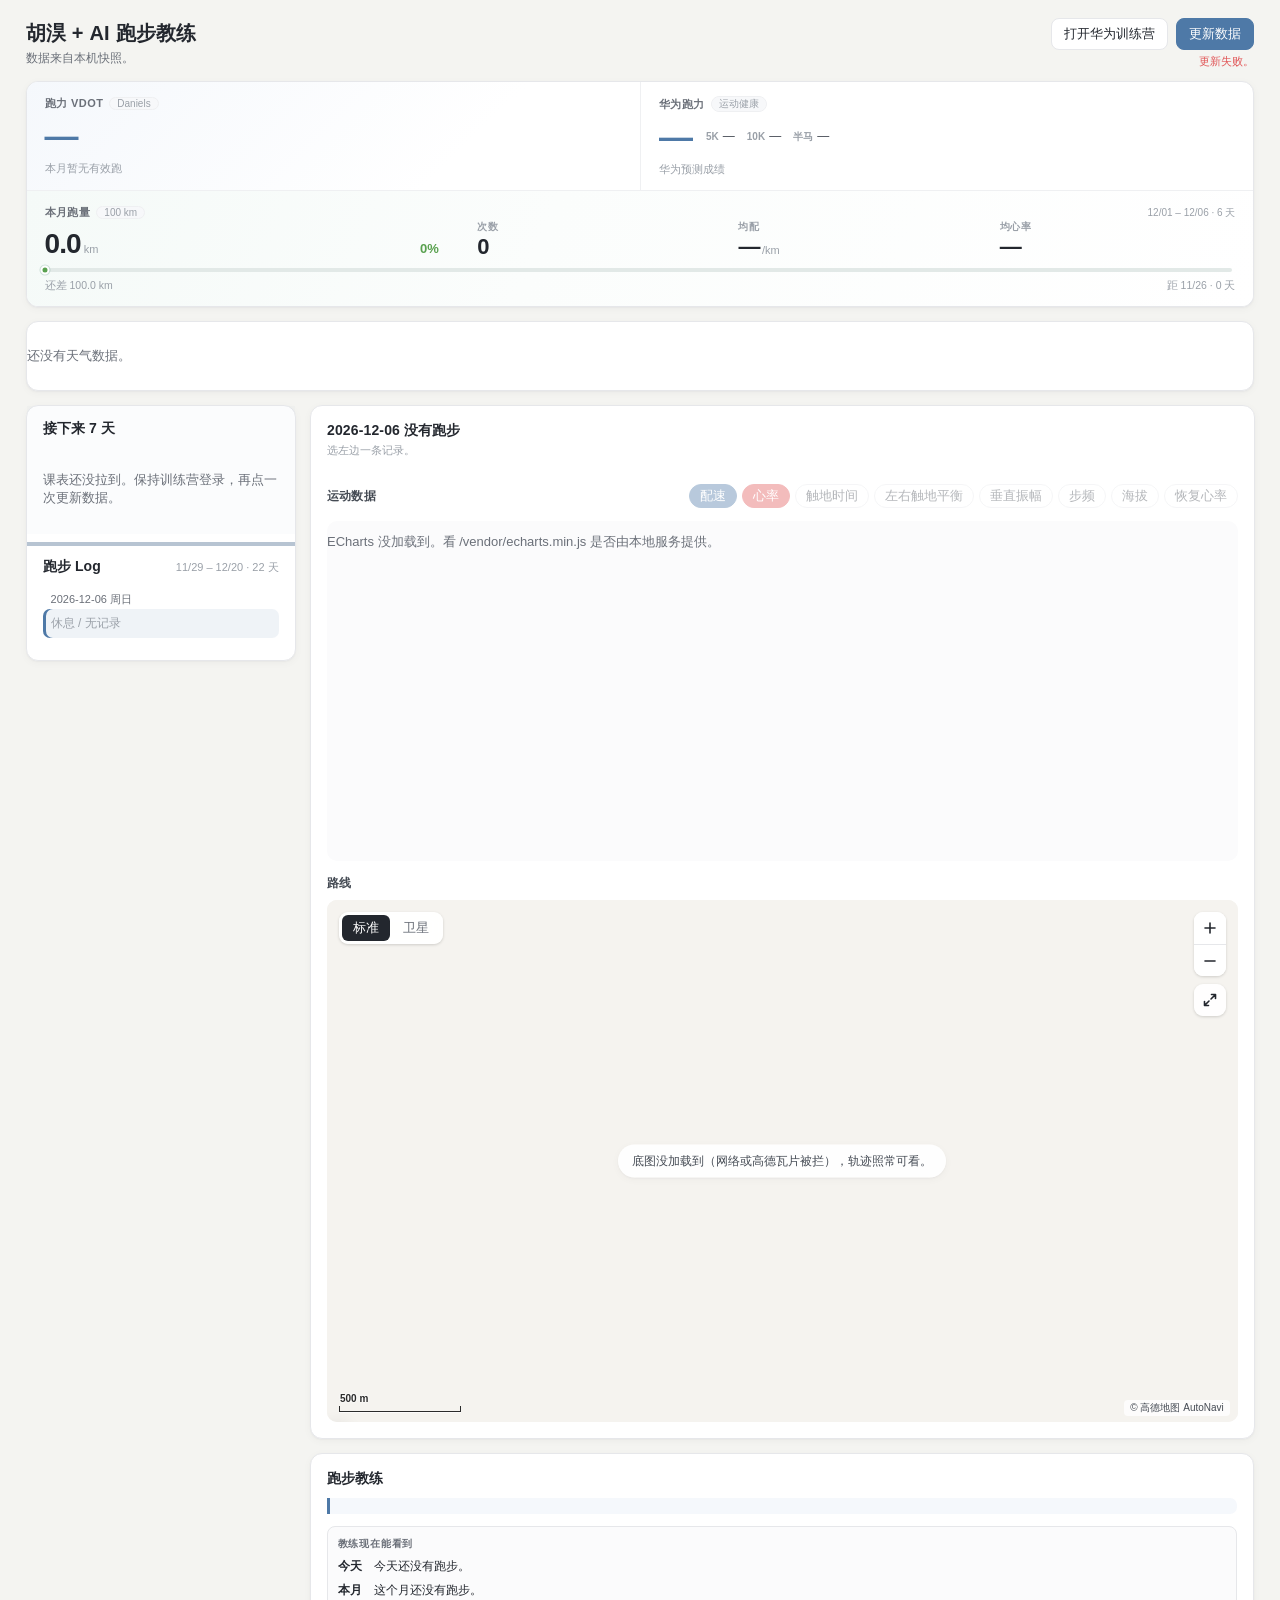
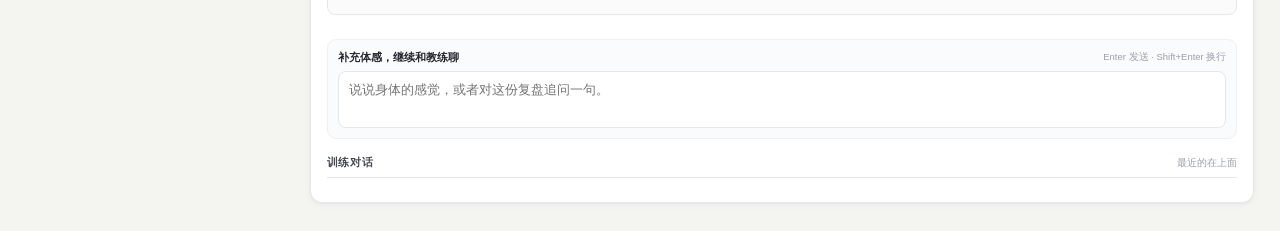
==== web/index.html @ 66439736 "跑步教练公网页" ====
<!DOCTYPE html>
<html lang="zh-CN">
<head>
  <meta charset="UTF-8" />
  <meta name="viewport" content="width=device-width, initial-scale=1.0" />
  <script>
    if (location.protocol === "file:") {
      document.documentElement.innerHTML = "<body style='font:16px/1.5 sans-serif;max-width:36em;margin:40px auto;padding:0 16px'><h1>不要直接打开这个 HTML</h1><p>请回到文件夹，双击 <strong>打开仪表盘.command</strong>。浏览器会打开 http://127.0.0.1:18765/</p></body>";
    }
  </script>
  <title>胡淏 + AI 跑步教练</title>
  <link rel="stylesheet" href="styles.css?v=20260923review" />
</head>
<body>
  <header class="top">
    <div class="brand">
      <h1>胡淏 + AI 跑步教练</h1>
      <p class="muted" id="meta-line">数据来自本机快照。</p>
    </div>
    <div class="sync">
      <div class="sync-row">
        <span class="sync-hint" id="session-hint"></span>
        <a class="btn" href="https://health.cloud.huawei.com/TrainingCamp" target="_blank" rel="noopener">打开华为训练营</a>
        <button type="button" class="btn primary" id="btn-refresh" title="Chrome 里打开训练营并登录，再点这里。登录态从这台电脑的 Chrome 里读，不用 F12、不用粘请求头。">更新数据</button>
      </div>
      <p class="sync-msg" id="sync-msg" hidden></p>
    </div>
  </header>

  <section class="overview" id="overview" aria-label="本月跑步概要"></section>

  <section class="weather" id="weather" aria-label="上海天气与全局时间窗"></section>

  <main class="layout">
    <aside class="col col-left card">
      <div class="ahead" id="huawei-plan" aria-label="接下来 7 天的华为训练计划"></div>
      <div class="log-split" aria-hidden="true"></div>
      <div class="card-head">
        <h2>跑步 Log</h2>
        <span class="head-note" id="log-range"></span>
      </div>
      <div class="log-list" id="log-list"></div>
    </aside>

    <section class="col col-mid">
      <article class="card session-card">
        <div class="card-head session-head">
          <div>
            <h2 id="detail-title">本次训练</h2>
            <p class="muted" id="detail-sub">点左边一条，或默认最近一次。</p>
          </div>
        </div>
        <div class="stat-row" id="detail-stats"></div>
        <div class="chart-block session-chart-block">
          <div class="chart-head">
            <h3>运动数据</h3>
            <div class="metric-chips" id="session-chips"></div>
          </div>
          <div id="session-plot" class="session-plot" role="img" aria-label="本次运动数据"></div>
        </div>
        <div class="chart-block map-block">
          <div class="chart-head">
            <h3>路线</h3>
          </div>
          <div id="route-map" class="route-map" role="img" aria-label="本次轨迹"></div>
        </div>
      </article>
    </section>

    <aside class="col col-right">
      <article class="card coach-card" id="coach-card">
        <div class="card-head">
          <div>
            <h2>跑步教练</h2>
          </div>
        </div>
        <div class="coach-goal" id="coach-goal"></div>
        <div class="coach-summary" id="coach-summary" aria-label="教练可见的数据"></div>
        <section class="coach-brief" id="coach-brief" aria-label="本次训练简报" aria-live="polite"></section>
        <form class="coach-form" id="coach-form">
          <div class="coach-compose-head">
            <label for="coach-input">补充体感，继续和教练聊</label>
            <span>Enter 发送 · Shift+Enter 换行</span>
          </div>
          <textarea id="coach-input" rows="2" placeholder="说说身体的感觉，或者对这份复盘追问一句。"></textarea>
          <p class="coach-form-status muted" id="coach-form-status" aria-live="polite"></p>
        </form>
        <div class="coach-dialogue-head">
          <h3>训练对话</h3>
          <span>最近的在上面</span>
        </div>
        <div class="coach-log" id="coach-log" aria-live="polite"></div>
      </article>
    </aside>
  </main>

  <script src="/vendor/echarts.min.js"></script>
  <script src="weather-band.js?v=20260923cleanup"></script>
  <script src="session-chart.js?v=20260923cleanup"></script>
  <script src="route-map.js?v=20260923amap2"></script>
  <script src="app.js?v=20260924brief"></script>
</body>
</html>
---- web/styles.css ----
/* ===== 全局看板：设计变量、页头、概要、天气带、三栏布局、本次训练、地图 =====
 * 跑步教练右栏的专属样式在下方「coach」段，由教练那边维护；本段只管容器与全局。 */
:root {
  --tab-blue: #4e79a7;
  --tab-orange: #f28e2b;
  --tab-red: #e15759;
  --tab-cyan: #76b7b2;
  --tab-green: #59a14f;
  --tab-yellow: #edc948;
  --tab-purple: #b07aa1;
  --tab-pink: #ff9da7;
  --tab-brown: #9c755f;
  --tab-gray: #bab0ac;
  --bg: #f4f4f1;
  --card: #ffffff;
  --ink: #23272e;
  --ink-2: #454b54;
  --muted: #6b7079;
  --faint: #9aa0a8;
  --line: #e6e7ea;
  --line-soft: #eff0f2;
  --tint: #f7f8fa;
  --today: #4e79a7;
  --pending: #f28e2b;
  --confirmed: #59a14f;
  --radius: 12px;
  --shadow: 0 1px 2px rgba(20, 28, 45, 0.04), 0 2px 8px rgba(20, 28, 45, 0.035);
  --gap: 14px;
  --pad-x: clamp(14px, 2vw, 28px);
  font-family: -apple-system, BlinkMacSystemFont, "SF Pro Text", "Helvetica Neue", "PingFang SC", "Hiragino Sans GB", sans-serif;
  -webkit-font-smoothing: antialiased;
}

* { box-sizing: border-box; }
html, body { margin: 0; padding: 0; background: var(--bg); color: var(--ink); }
body { min-height: 100vh; font-size: 13px; }
html.map-full-open { overflow: hidden; }

.top, .overview, .weather, .layout {
  max-width: 1720px;
  margin-left: auto;
  margin-right: auto;
}

/* 页头：品牌 + 同步一行收住 */
.top {
  display: flex;
  justify-content: space-between;
  align-items: center;
  gap: 16px;
  padding: 18px var(--pad-x) 12px;
}
.brand h1 { margin: 0; font-size: 20px; font-weight: 700; letter-spacing: 0.01em; }
.muted { color: var(--muted); font-size: 12px; margin: 3px 0 0; }
.sync { display: flex; flex-direction: column; align-items: flex-end; gap: 4px; }
.sync-row { display: flex; flex-wrap: wrap; align-items: center; justify-content: flex-end; gap: 8px; }
.sync-hint { font-size: 11px; color: var(--muted); }
.sync-msg { margin: 0; font-size: 11px; }
.sync-msg.ok { color: var(--tab-green); }
.sync-msg.err { color: var(--tab-red); }
.btn {
  display: inline-flex;
  align-items: center;
  gap: 6px;
  border: 1px solid var(--line);
  background: var(--card);
  color: var(--ink);
  border-radius: 8px;
  padding: 6px 12px;
  font: 500 12px/1.4 inherit;
  font-family: inherit;
  text-decoration: none;
  cursor: pointer;
  transition: background 0.15s, border-color 0.15s, box-shadow 0.15s;
}
.btn:hover { border-color: #cfd3d9; box-shadow: 0 1px 2px rgba(20, 28, 45, 0.06); }
.btn.primary { background: var(--tab-blue); border-color: var(--tab-blue); color: #fff; }
.btn.primary:hover { background: #45709c; }
.btn:disabled { opacity: 0.55; cursor: wait; }
.sr-only { position: absolute; width: 1px; height: 1px; overflow: hidden; clip: rect(0 0 0 0); }

.card {
  background: var(--card);
  border: 1px solid var(--line);
  border-radius: var(--radius);
  box-shadow: var(--shadow);
  padding: 16px;
}
.col h2, .card h2 { margin: 0; font-size: 14px; font-weight: 680; letter-spacing: 0.01em; }
.card-head { display: flex; justify-content: space-between; align-items: center; gap: 10px; }
.head-note { font-size: 11px; color: var(--faint); font-variant-numeric: tabular-nums; }
.empty { color: var(--muted); font-size: 13px; padding: 12px 0; }

/* 概要：跑力放在首屏 */
.overview {
  display: grid;
  grid-template-columns: minmax(215px, 1fr) minmax(245px, 1.1fr) minmax(540px, 2.5fr);
  gap: 0;
  padding: 0;
  margin-top: 0;
  margin-bottom: 0;
  width: calc(100% - 2 * var(--pad-x));
  max-width: calc(1720px - 2 * var(--pad-x));
  background: var(--card);
  border: 1px solid var(--line);
  border-radius: var(--radius);
  box-shadow: var(--shadow);
  overflow: hidden;
}
.ov-block { padding: 14px 18px 13px; min-width: 0; }
.ov-block + .ov-block { border-left: 1px solid var(--line-soft); }
.ov-vdot { background: linear-gradient(135deg, #f5f8fc 0%, #ffffff 70%); cursor: help; }
.ov-k {
  display: flex;
  align-items: center;
  gap: 6px;
  font-size: 11px;
  font-weight: 650;
  color: var(--muted);
  letter-spacing: 0.04em;
}
.ov-tag {
  font-weight: 500;
  font-size: 10px;
  color: var(--faint);
  background: var(--tint);
  border: 1px solid var(--line-soft);
  border-radius: 999px;
  padding: 0 7px;
  letter-spacing: 0;
  font-variant-numeric: tabular-nums;
}
.ov-row { display: flex; align-items: center; gap: 14px; margin-top: 4px; min-height: 40px; }
.ov-v {
  font-size: 34px;
  font-weight: 650;
  letter-spacing: -0.03em;
  line-height: 1;
  color: var(--tab-blue);
  font-variant-numeric: tabular-nums;
}
.ov-spark { width: 132px; height: 34px; flex: 0 1 auto; }
.ov-pred { display: flex; flex-wrap: wrap; gap: 4px 12px; font-size: 12px; color: var(--ink-2); font-variant-numeric: tabular-nums; }
.ov-pred em { font-style: normal; color: var(--faint); font-size: 10px; margin-right: 4px; font-weight: 600; }
.ov-sub { margin-top: 6px; font-size: 11px; color: var(--faint); white-space: nowrap; overflow: hidden; text-overflow: ellipsis; }
.stat .v small { font-size: 11px; font-weight: 500; color: var(--faint); margin-left: 2px; letter-spacing: 0; }
.ov-month-overview { background: linear-gradient(112deg, #f5faf8 0%, #fbfdfc 42%, #ffffff 100%); }
.ov-month-head {
  display: flex;
  align-items: center;
  justify-content: space-between;
  gap: 16px;
}
.ov-month-range {
  color: var(--faint);
  font-size: 10px;
  font-variant-numeric: tabular-nums;
  white-space: nowrap;
}
.ov-month-main {
  display: grid;
  grid-template-columns: minmax(155px, 0.78fr) minmax(285px, 1.5fr);
  align-items: end;
  gap: clamp(24px, 3vw, 52px);
}
.ov-month-row {
  display: flex;
  align-items: baseline;
  justify-content: space-between;
  gap: 12px;
  margin-top: 7px;
  font-variant-numeric: tabular-nums;
}
.ov-month-row strong {
  color: var(--ink);
  font-size: 28px;
  font-weight: 640;
  line-height: 1;
  letter-spacing: -0.035em;
}
.ov-month-row strong small { font-size: 11px; font-weight: 520; color: var(--faint); letter-spacing: 0; }
.ov-month-row b { color: var(--tab-green); font-size: 13px; font-weight: 670; }
.ov-month-metrics {
  display: grid;
  grid-template-columns: repeat(3, minmax(0, 1fr));
  gap: clamp(14px, 2vw, 32px);
  align-items: end;
  min-height: 36px;
}
.ov-month-metrics span {
  display: block;
  color: var(--faint);
  font-size: 10px;
  font-weight: 600;
  letter-spacing: 0.04em;
}
.ov-month-metrics strong {
  display: block;
  margin-top: 2px;
  color: var(--ink);
  font-size: 22px;
  font-weight: 620;
  letter-spacing: -0.02em;
  line-height: 1;
  font-variant-numeric: tabular-nums;
  white-space: nowrap;
}
.ov-month-metrics small {
  margin-left: 2px;
  color: var(--faint);
  font-size: 11px;
  font-weight: 500;
  letter-spacing: 0;
}
.ov-progress {
  position: relative;
  height: 4px;
  margin: 10px 3px 0 0;
  border-radius: 999px;
  background: #e2e9e7;
}
.ov-progress i {
  display: block;
  height: 100%;
  border-radius: inherit;
  background: linear-gradient(90deg, var(--tab-blue), var(--tab-green));
}
.ov-progress span {
  position: absolute;
  top: 50%;
  width: 9px;
  height: 9px;
  border: 2px solid #fff;
  border-radius: 50%;
  background: var(--tab-green);
  box-shadow: 0 0 0 1px rgba(75, 137, 118, 0.24);
  transform: translate(-50%, -50%);
}
.ov-progress.is-over i { background: linear-gradient(90deg, var(--tab-blue), #2f8f73); }
.ov-progress.is-over span { background: #2f8f73; box-shadow: 0 0 0 1px rgba(47, 143, 115, 0.3), 0 0 8px rgba(47, 143, 115, 0.22); }
.ov-month-foot {
  display: flex;
  align-items: center;
  justify-content: space-between;
  gap: 8px;
  margin-top: 7px;
  color: var(--faint);
  font-size: 10.5px;
  font-variant-numeric: tabular-nums;
  white-space: nowrap;
}

/* 天气带 + 全局时间窗 */
.weather { padding: var(--gap) var(--pad-x) 0; }
.weather-board {
  display: flex;
  flex-direction: column;
  background: var(--card);
  border: 1px solid var(--line);
  border-radius: var(--radius);
  box-shadow: var(--shadow);
  overflow: hidden;
}
.weather-now {
  display: flex;
  align-items: center;
  gap: 16px;
  padding: 12px 18px 8px;
}
.now-icon { flex: 0 0 auto; line-height: 0; }
.now-icon .wx-icon { width: 40px; height: 40px; }
.now-city { font-size: 10px; color: var(--muted); letter-spacing: 0.08em; font-weight: 650; }
.now-temp {
  font-size: 32px;
  font-weight: 620;
  letter-spacing: -0.04em;
  line-height: 1.05;
  font-variant-numeric: tabular-nums;
}
.now-temp.dual { font-size: 24px; }
.now-temp.dual span { font-size: 14px; color: var(--muted); font-weight: 500; }
.now-copy { min-width: 0; padding-left: 14px; border-left: 1px solid var(--line-soft); }
.now-cond { font-size: 13px; font-weight: 650; }
.now-hl { font-size: 12px; color: var(--ink-2); margin-top: 2px; font-variant-numeric: tabular-nums; }
.now-meta { font-size: 11px; color: var(--muted); margin-top: 1px; }
.now-legend {
  margin-left: auto;
  display: flex;
  flex-wrap: wrap;
  justify-content: flex-end;
  gap: 4px 14px;
  font-size: 11px;
  color: var(--muted);
}
.now-legend span { display: inline-flex; align-items: center; gap: 6px; white-space: nowrap; }
.now-legend b { color: var(--tab-blue); font-weight: 650; font-variant-numeric: tabular-nums; }
.now-legend i { display: inline-block; }
.lg-band { width: 14px; height: 9px; border-radius: 2px; background: linear-gradient(0deg, rgba(78,121,167,.45), rgba(237,201,72,.4), rgba(242,142,43,.5)); }
.lg-bar { width: 5px; height: 10px; border-radius: 2px 2px 0 0; background: var(--tab-blue); }
.weather-plot { position: relative; width: 100%; height: 256px; }
.wx-break {
  position: absolute;
  width: 12px;
  height: 10px;
  transform: translate(-50%, -50%);
  fill: none;
  stroke: #9aa7b8;
  stroke-width: 1.4;
  stroke-linecap: round;
}
.weather-icons { position: absolute; inset: 0; pointer-events: none; }
.wx-today { position: absolute; background: rgba(78, 121, 167, 0.1); border-radius: 4px; }
.wx-float { position: absolute; transform: translate(-50%, -50%); line-height: 0; }
.wx-float .wx-icon { display: block; }
.wx-icon { background: none; border-radius: 0; }

.wx-range {
  display: grid;
  grid-template-columns: auto 1fr auto;
  align-items: center;
  gap: 10px;
  padding: 0 14px 12px 34px;
  margin-top: -2px;
}
.wx-date {
  position: relative;
  display: inline-flex;
  align-items: center;
  gap: 5px;
  height: 24px;
  padding: 0 8px 0 9px;
  border: 1px solid var(--line);
  border-radius: 7px;
  background: var(--tint);
  font-size: 11px;
  color: var(--ink-2);
  cursor: pointer;
  user-select: none;
  font-variant-numeric: tabular-nums;
  transition: border-color 0.15s, background 0.15s;
}
.wx-date:hover { border-color: #c9ced5; background: #fff; }
.wx-date:focus-within { border-color: var(--tab-blue); box-shadow: 0 0 0 3px rgba(78, 121, 167, 0.14); }
.wx-date-k { color: var(--faint); font-size: 10px; font-weight: 650; letter-spacing: 0.06em; }
.wx-date-v { font-weight: 600; }
.wx-date svg { width: 10px; height: 10px; fill: none; stroke: var(--faint); stroke-width: 1.5; stroke-linecap: round; stroke-linejoin: round; }
.wx-date input {
  position: absolute;
  inset: 0;
  width: 100%;
  height: 100%;
  opacity: 0;
  border: 0;
  padding: 0;
  pointer-events: none;
}
.wx-span {
  position: relative;
  display: flex;
  justify-content: center;
  align-items: center;
  gap: 10px;
  font-size: 11px;
  color: var(--faint);
  font-variant-numeric: tabular-nums;
}
.wx-span::before, .wx-span::after {
  content: "";
  flex: 1 1 auto;
  height: 1px;
  background: linear-gradient(90deg, transparent, var(--line) 30%, var(--line) 70%, transparent);
}
.wx-reset {
  border: 0;
  background: none;
  padding: 0;
  font: inherit;
  font-size: 11px;
  color: var(--tab-blue);
  cursor: pointer;
}
.wx-reset:hover { text-decoration: underline; }

/* 三栏：左 Log 自然展开，中栏本次训练，右栏教练；整页只有一条主滚动条 */
.layout {
  display: grid;
  grid-template-columns: minmax(240px, 280px) minmax(0, 1fr) minmax(300px, 370px);
  grid-template-areas: "log mid coach";
  gap: var(--gap);
  padding: var(--gap) var(--pad-x) 28px;
  align-items: start;
}
.col-left { grid-area: log; }
/* 只在整栏矮于一屏时跟随，长范围回到正常流，避免被裁 */
.col-left.is-follow { position: sticky; top: var(--gap); }
.col-mid { grid-area: mid; display: flex; flex-direction: column; gap: var(--gap); min-width: 0; }
.col-right { grid-area: coach; display: flex; flex-direction: column; gap: var(--gap); min-width: 0; }
.col-right .coach-log { max-height: none; overflow: visible; padding-right: 0; }
.col-right .coach-session > h3 { position: static; }

/* 跑步 Log */
.col-left .card-head { padding-bottom: 8px; }
.ahead {
  margin: -16px -16px 0;
  padding: 14px 16px 2px;
  background: rgba(78, 121, 167, 0.025);
}
.ahead .card-head { padding-bottom: 8px; }
.ahead .log-day { border-bottom-color: var(--line-soft); }
.ahead .log-run.rest { cursor: default; }
.ahead .log-day.is-done { opacity: 0.62; }
.log-split {
  height: 4px;
  margin: 8px -16px 12px;
  background: #b7c4d2;
}
.log-day { border-bottom: 1px solid var(--line-soft); padding: 8px 0 6px; }
.log-day:last-child { border-bottom: 0; }
.log-day-head {
  display: flex;
  justify-content: space-between;
  align-items: baseline;
  gap: 8px;
  font-size: 11px;
  color: var(--muted);
  margin-bottom: 2px;
  padding: 0 8px;
  font-variant-numeric: tabular-nums;
}
.log-count {
  display: inline-block;
  margin-left: 6px;
  font-size: 10px;
  color: var(--tab-blue);
  background: rgba(78, 121, 167, 0.08);
  border-radius: 999px;
  padding: 0 6px;
  line-height: 1.6;
}
.log-day-head .hr { color: var(--faint); font-size: 10px; }
.log-run {
  display: flex;
  align-items: baseline;
  gap: 8px;
  width: 100%;
  border: 0;
  background: transparent;
  color: inherit;
  font: inherit;
  text-align: left;
  padding: 6px 8px;
  border-radius: 7px;
  cursor: pointer;
  transition: background 0.12s;
}
.log-run:hover { background: var(--tint); }
.log-run.active { background: rgba(78, 121, 167, 0.09); box-shadow: inset 3px 0 0 var(--tab-blue); }
.log-run.rest { color: var(--faint); font-size: 12px; }
.log-time { flex: 0 0 40px; font-size: 11px; color: var(--faint); font-variant-numeric: tabular-nums; }
.log-main { flex: 1 1 auto; font-size: 13px; font-weight: 520; font-variant-numeric: tabular-nums; }
.log-hr { flex: 0 0 auto; font-size: 11px; color: var(--tab-red); font-variant-numeric: tabular-nums; }

/* 本次训练 */
.session-head .muted { font-size: 11px; color: var(--faint); }
.session-card { container-type: inline-size; }
.stat-row { display: grid; grid-template-columns: repeat(4, minmax(0, 1fr)); gap: 8px; margin: 12px 0 4px; }
@container (min-width: 700px) {
  .stat-row { grid-template-columns: repeat(auto-fit, minmax(78px, 1fr)); }
}
.stat {
  background: var(--tint);
  border: 1px solid var(--line-soft);
  border-radius: 9px;
  padding: 8px 10px 7px;
  min-width: 0;
}
.stat .k { font-size: 10px; color: var(--faint); font-weight: 650; letter-spacing: 0.05em; }
.stat .v {
  margin-top: 1px;
  font-size: 19px;
  font-weight: 620;
  letter-spacing: -0.02em;
  color: var(--ink);
  font-variant-numeric: tabular-nums;
  white-space: nowrap;
}
.chart-block { margin-top: 14px; }
.chart-block h3 { margin: 0; font-size: 12px; color: var(--ink-2); font-weight: 650; letter-spacing: 0.02em; }
.chart-head {
  display: flex;
  flex-wrap: wrap;
  align-items: center;
  justify-content: space-between;
  gap: 8px;
  margin-bottom: 8px;
}
.metric-chips { display: flex; flex-wrap: wrap; gap: 5px; justify-content: flex-end; }
.metric-chip {
  border: 1px solid var(--line);
  background: var(--card);
  color: var(--ink-2);
  border-radius: 999px;
  padding: 2px 10px;
  font: 500 11px/1.6 inherit;
  font-family: inherit;
  cursor: pointer;
}
.metric-chip:hover { border-color: #c9ced5; }
.metric-chip.on { background: var(--chip); border-color: var(--chip); color: #fff; }
.metric-chip.empty { opacity: 0.4; cursor: not-allowed; }
.session-plot { width: 100%; height: 340px; background: #fbfbfc; border-radius: 10px; }

/* 地图（高德瓦片） */
.route-map {
  position: relative;
  width: 100%;
  height: clamp(440px, 58vh, 620px);
  min-width: 0;
  border-radius: 10px;
  overflow: hidden;
  background: #f5f3ef;
  touch-action: none;
  cursor: grab;
  user-select: none;
  isolation: isolate;
}
.route-map.dragging { cursor: grabbing; }
.route-map.no-route { cursor: default; }
.route-canvas { display: block; width: 100%; height: 100%; max-width: 100%; }
.route-note {
  position: absolute;
  left: 50%;
  top: 50%;
  transform: translate(-50%, -50%);
  margin: 0;
  padding: 8px 14px;
  font-size: 12px;
  color: var(--ink-2);
  background: rgba(255, 255, 255, 0.92);
  border-radius: 999px;
  box-shadow: var(--shadow);
  z-index: 3;
  white-space: nowrap;
}
.route-map.no-route .map-play, .route-map.no-route .map-controls [data-map="fit"] { display: none; }
.map-ui { position: absolute; z-index: 4; }
.map-layers {
  top: 12px;
  left: 12px;
  display: inline-flex;
  padding: 3px;
  gap: 2px;
  background: rgba(255, 255, 255, 0.94);
  border-radius: 9px;
  box-shadow: 0 1px 3px rgba(0, 0, 0, 0.16);
  backdrop-filter: blur(6px);
}
.map-layers button {
  border: 0;
  background: transparent;
  border-radius: 6px;
  padding: 4px 11px;
  font: 600 11px/1.4 inherit;
  font-family: inherit;
  color: var(--muted);
  cursor: pointer;
}
.map-layers button.on { background: var(--ink); color: #fff; }
.map-play {
  top: 12px;
  left: 50%;
  transform: translateX(-50%);
  display: inline-flex;
  align-items: center;
  gap: 5px;
  border: 0;
  border-radius: 999px;
  padding: 5px 12px 5px 9px;
  background: rgba(255, 255, 255, 0.94);
  box-shadow: 0 1px 3px rgba(0, 0, 0, 0.16);
  font: 600 11px/1.4 inherit;
  font-family: inherit;
  color: var(--ink);
  cursor: pointer;
}
.map-play.on { background: var(--tab-blue); color: #fff; }
.map-play svg { width: 12px; height: 12px; }
.map-controls { top: 12px; right: 12px; display: flex; flex-direction: column; gap: 8px; }
.map-btn-group {
  display: flex;
  flex-direction: column;
  background: rgba(255, 255, 255, 0.96);
  border-radius: 9px;
  box-shadow: 0 1px 3px rgba(0, 0, 0, 0.16);
  overflow: hidden;
}
.map-btn-group button + button { border-top: 1px solid var(--line); }
.map-controls button {
  width: 32px;
  height: 32px;
  display: grid;
  place-items: center;
  border: 0;
  background: rgba(255, 255, 255, 0.96);
  color: var(--ink);
  cursor: pointer;
  padding: 0;
}
.map-btn { border-radius: 9px; box-shadow: 0 1px 3px rgba(0, 0, 0, 0.16); }
.map-controls button:hover { background: #fff; color: var(--tab-blue); }
.map-controls button:disabled { opacity: 0.35; cursor: default; }
.map-ui svg { width: 16px; height: 16px; fill: none; stroke: currentColor; stroke-width: 1.6; stroke-linecap: round; stroke-linejoin: round; }
.map-ui svg.fill { fill: currentColor; stroke: none; }
.map-scale {
  position: absolute;
  left: 12px;
  bottom: 10px;
  z-index: 3;
  pointer-events: none;
}
.map-scale i {
  position: relative;
  display: block;
  height: 6px;
  border: 1.5px solid #2b2b2b;
  border-top: 0;
  box-shadow: 0 1px 0 rgba(255, 255, 255, 0.8);
}
.map-scale i::after {
  content: attr(data-label);
  position: absolute;
  left: 0;
  bottom: 7px;
  font: 600 10px/1 -apple-system, "PingFang SC", sans-serif;
  font-style: normal;
  color: #2b2b2b;
  text-shadow: 0 0 3px #fff, 0 0 3px #fff;
  white-space: nowrap;
}
.route-map[data-layer="sat"] .map-scale i { border-color: #fff; box-shadow: 0 1px 2px rgba(0, 0, 0, 0.5); }
.route-map[data-layer="sat"] .map-scale i::after { color: #fff; text-shadow: 0 0 3px #000; }
.route-attr {
  position: absolute;
  right: 8px;
  bottom: 6px;
  z-index: 3;
  font-size: 10px;
  color: var(--ink-2);
  background: rgba(255, 255, 255, 0.8);
  border-radius: 4px;
  padding: 1px 6px;
  pointer-events: none;
}
.map-tip {
  position: absolute;
  z-index: 5;
  display: flex;
  flex-direction: column;
  gap: 1px;
  padding: 6px 10px;
  border-radius: 9px;
  background: rgba(35, 39, 46, 0.92);
  color: #fff;
  font-size: 11px;
  line-height: 1.35;
  pointer-events: none;
  white-space: nowrap;
  box-shadow: 0 6px 18px rgba(0, 0, 0, 0.2);
  font-variant-numeric: tabular-nums;
}
.map-tip strong { font-size: 13px; font-weight: 650; }
.map-tip span { color: rgba(255, 255, 255, 0.78); }

/* 地图全屏：左侧玻璃面板放标题、关键指标、分段表 */
.map-panel { display: none; }
.route-map.is-full {
  position: fixed;
  inset: 0;
  z-index: 1000;
  width: 100vw;
  height: 100vh;
  border-radius: 0;
}
.route-map:fullscreen { width: 100vw; height: 100vh; border-radius: 0; }
.route-map.is-full .map-layers { left: 360px; }
.route-map.is-full .map-play { left: calc(50% + 170px); }
.route-map.is-full .map-scale { left: 360px; }
.route-map.is-full .map-panel {
  display: flex;
  flex-direction: column;
  top: 16px;
  left: 16px;
  max-height: calc(100% - 32px);
  width: 320px;
  padding: 16px 16px 12px;
  background: rgba(255, 255, 255, 0.95);
  backdrop-filter: blur(12px);
  border-radius: 14px;
  box-shadow: 0 10px 30px rgba(20, 28, 45, 0.18);
  cursor: default;
}
.mp-eyebrow { font-size: 10px; font-weight: 650; color: var(--faint); letter-spacing: 0.1em; }
.mp-title { margin-top: 3px; font-size: 15px; font-weight: 680; }
.mp-stats { display: grid; grid-template-columns: 1fr 1fr; gap: 8px; margin-top: 12px; }
.mp-stat { background: var(--tint); border-radius: 9px; padding: 7px 10px; }
.mp-stat span { display: block; font-size: 10px; color: var(--faint); font-weight: 650; }
.mp-stat strong { font-size: 17px; font-weight: 640; font-variant-numeric: tabular-nums; }
.mp-legend { display: flex; align-items: center; gap: 8px; margin-top: 12px; font-size: 10px; color: var(--muted); font-variant-numeric: tabular-nums; }
.mp-legend i { flex: 1; height: 5px; border-radius: 99px; background: linear-gradient(90deg, var(--tab-blue), var(--tab-orange)); }
.mp-list-head {
  display: grid;
  grid-template-columns: 44px 1fr 48px 32px;
  gap: 6px;
  margin-top: 14px;
  padding: 0 6px 5px;
  border-bottom: 1px solid var(--line);
  font-size: 10px;
  color: var(--faint);
  font-weight: 650;
}
.mp-list-head span:nth-child(2) { grid-column: 3; text-align: right; }
.mp-list-head span:nth-child(3) { text-align: right; }
.mp-list { flex: 1 1 auto; min-height: 0; overflow: auto; margin: 4px -4px 0; padding: 0 4px; }
.mp-split {
  display: grid;
  grid-template-columns: 44px 1fr 48px 32px;
  gap: 6px;
  align-items: center;
  width: 100%;
  border: 0;
  background: transparent;
  padding: 5px 6px;
  border-radius: 7px;
  font: 12px/1.3 inherit;
  font-family: inherit;
  color: var(--ink);
  text-align: left;
  cursor: pointer;
  font-variant-numeric: tabular-nums;
}
.mp-split:hover, .mp-split.on { background: rgba(78, 121, 167, 0.09); }
.mp-bar { height: 6px; border-radius: 99px; background: var(--line-soft); overflow: hidden; }
.mp-bar i { display: block; height: 100%; border-radius: 99px; }
.mp-pace { text-align: right; }
.mp-hr { text-align: right; color: var(--tab-red); }
.mp-empty { color: var(--muted); font-size: 12px; }
.mp-hint { margin: 10px 0 0; font-size: 10px; color: var(--faint); line-height: 1.5; }

/* ===== coach：跑步教练右栏专属样式（教练那边维护） ===== */
.coach-card { display: flex; flex-direction: column; gap: 0; }
.coach-card > .card-head { align-items: flex-start; }
.goal-badge {
  display: inline-flex;
  flex: 0 0 auto;
  align-items: center;
  border: 1px solid currentColor;
  border-radius: 999px;
  padding: 3px 8px;
  font-size: 10px;
  line-height: 1.2;
}
.goal-badge.pending { color: #a35f0e; background: #fff7ea; }
.goal-badge.confirmed { color: #397a35; background: #eff8ee; }
.coach-goal {
  margin-top: 10px;
  padding: 8px 10px;
  border-left: 3px solid var(--tab-blue);
  background: #f5f8fc;
  border-radius: 0 7px 7px 0;
}
.coach-goal strong {
  display: block;
  font-size: 10px;
  color: var(--tab-blue);
  letter-spacing: 0.08em;
}
.coach-goal p { margin: 4px 0 0; font-size: 12px; line-height: 1.5; }
.coach-summary {
  margin-top: 12px;
  padding: 9px 10px;
  border: 1px solid var(--line);
  border-radius: 8px;
  background: #fbfbfc;
  font-size: 12px;
  line-height: 1.5;
}
.coach-data-label {
  color: var(--muted);
  font-size: 10px;
  font-weight: 650;
  letter-spacing: 0.08em;
}
.coach-summary p { margin: 6px 0; }
.coach-summary strong { font-weight: 650; }
.coach-brief { margin-top: 12px; }
.coach-brief-card {
  overflow: hidden;
  border: 1px solid rgba(78, 121, 167, 0.2);
  border-radius: 10px;
  background: linear-gradient(145deg, rgba(78, 121, 167, 0.07) 0%, rgba(255, 255, 255, 0.97) 58%);
}
.coach-brief-head {
  display: flex;
  align-items: center;
  justify-content: space-between;
  gap: 10px;
  padding: 10px 12px 8px;
}
.coach-brief-head strong {
  color: var(--tab-blue);
  font-size: 10.5px;
  font-weight: 700;
  letter-spacing: 0.08em;
}
.coach-brief-head span {
  color: var(--faint);
  font-size: 10px;
  font-variant-numeric: tabular-nums;
}
.coach-brief-lead {
  margin: 0;
  padding: 0 12px 11px;
  color: var(--ink);
  font-size: 13px;
  font-weight: 580;
  line-height: 1.58;
}
.coach-brief-section {
  margin: 0 12px;
  padding: 9px 0 10px;
  border-top: 1px solid rgba(78, 121, 167, 0.12);
}
.coach-brief-section h4 {
  margin: 0 0 4px;
  color: var(--muted);
  font-size: 10.5px;
  font-weight: 680;
  letter-spacing: 0.04em;
}
.coach-brief-section.is-action h4 { color: var(--tab-red); }
.coach-brief-section p {
  margin: 0;
  color: var(--ink-2);
  font-size: 12.5px;
  line-height: 1.6;
}
.coach-brief-empty {
  display: flex;
  flex-direction: column;
  gap: 4px;
  padding: 11px 12px;
  border: 1px dashed rgba(78, 121, 167, 0.3);
  border-radius: 9px;
  background: rgba(78, 121, 167, 0.035);
}
.coach-brief-empty strong { color: var(--tab-blue); font-size: 11px; }
.coach-brief-empty span { color: var(--muted); font-size: 12px; line-height: 1.5; }
.coach-dialogue-head {
  display: flex;
  align-items: center;
  justify-content: space-between;
  gap: 10px;
  margin-top: 16px;
  padding-bottom: 7px;
  border-bottom: 1px solid var(--line);
}
.coach-dialogue-head h3 {
  margin: 0;
  color: var(--ink-2);
  font-size: 11px;
  font-weight: 680;
  letter-spacing: 0.06em;
}
.coach-dialogue-head span { color: var(--faint); font-size: 10px; }
.coach-log {
  margin-top: 8px;
}
.coach-empty {
  padding: 12px;
  border: 1px dashed #c9cdd4;
  border-radius: 9px;
  background: linear-gradient(180deg, #fbfcfd 0%, #fff 100%);
}
.coach-empty h3 {
  margin: 0 0 8px;
  font-size: 14px;
  font-weight: 650;
}
.coach-empty p {
  margin: 6px 0;
  color: var(--muted);
  font-size: 13px;
  line-height: 1.6;
}
.coach-session {
  margin: 0 0 20px;
  padding-bottom: 18px;
  border-bottom: 1px solid var(--line);
}
.coach-session > h3 {
  position: sticky;
  top: 0;
  z-index: 1;
  margin: 0 0 10px;
  padding: 6px 0;
  background: rgba(255, 255, 255, 0.96);
  font-size: 12px;
  color: var(--muted);
}
.runner-record {
  margin: 8px 0 12px;
  padding: 8px 11px 7px;
  border-left: 2px solid rgba(78, 121, 167, 0.78);
  border-radius: 0 8px 8px 0;
  background: rgba(78, 121, 167, 0.045);
}
.runner-record p {
  margin: 5px 0;
  font-size: 13px;
  line-height: 1.62;
  white-space: pre-wrap;
}
.note-meta {
  font-size: 10px;
  color: var(--muted);
  letter-spacing: 0.04em;
}
.runner-record .note-meta { color: var(--tab-blue); }
.coach-note {
  margin: 12px 0 0;
  padding: 10px 12px 5px;
  border-left: 2px solid rgba(225, 87, 89, 0.72);
  border-radius: 0 8px 8px 0;
  background: rgba(225, 87, 89, 0.04);
}
.coach-note .note-meta { color: #a84f51; }
.coach-lead {
  margin: 7px 0 12px;
  font-size: 13px;
  line-height: 1.62;
  font-weight: 560;
}
.coach-note-details {
  margin: 2px 0 8px;
  border-top: 1px solid rgba(225, 87, 89, 0.12);
}
.coach-note-details summary {
  padding: 8px 0 5px;
  color: #a84f51;
  font-size: 10.5px;
  font-weight: 620;
  cursor: pointer;
  list-style-position: inside;
}
.coach-note-details:not([open]) summary { padding-bottom: 8px; }
.coach-note-details[open] summary { margin-bottom: 1px; }
.coach-analysis-section {
  padding: 9px 0;
  border-top: 1px solid #e5e8ed;
}
.coach-note-details .coach-analysis-section:first-of-type { border-top: 0; }
.coach-analysis-section h4 {
  margin: 0 0 5px;
  color: var(--ink);
  font-size: 11px;
  letter-spacing: 0.04em;
}
.coach-analysis-section p {
  margin: 4px 0;
  font-size: 13px;
  line-height: 1.62;
}
.coach-question {
  margin: 9px 0 7px;
  padding: 9px 10px;
  border-left: 3px solid rgba(225, 87, 89, 0.72);
  border-radius: 0 6px 6px 0;
  background: rgba(225, 87, 89, 0.045);
}
.coach-question span {
  display: block;
  color: #a84f51;
  font-size: 10px;
  font-weight: 650;
  letter-spacing: 0.06em;
}
.coach-question p { margin: 4px 0 0; font-size: 13px; line-height: 1.55; }
.log-entry {
  margin: 0 0 14px;
  padding-bottom: 10px;
  border-bottom: 1px solid var(--line);
}
.log-entry h3 {
  margin: 0 0 6px;
  font-size: 13px;
  font-weight: 650;
}
.log-entry h4 {
  margin: 10px 0 2px;
  font-size: 11px;
  font-weight: 650;
  color: var(--muted);
}
.log-body {
  font-size: 13px;
  line-height: 1.55;
  white-space: pre-wrap;
}
.coach-form {
  display: block;
  margin-top: 12px;
  padding: 10px;
  border: 1px solid var(--line-soft);
  border-radius: 9px;
  background: #fafbfd;
}
.coach-compose-head {
  display: flex;
  align-items: center;
  justify-content: space-between;
  gap: 10px;
  margin-bottom: 6px;
}
.coach-form label {
  display: inline;
  font-size: 11px;
  font-weight: 650;
}
.coach-compose-head span { color: var(--faint); font-size: 9.5px; white-space: nowrap; }
.coach-form textarea {
  display: block;
  width: 100%;
  min-height: 56px;
  max-height: 112px;
  font: 13px/1.5 "Helvetica Neue", "PingFang SC", "Hiragino Sans GB", sans-serif;
  border: 1px solid var(--line);
  border-radius: 8px;
  padding: 8px 10px;
  resize: none;
  color: var(--ink);
  background: #fff;
  transition: border-color 0.15s, box-shadow 0.15s;
}
.coach-form textarea:focus {
  outline: none;
  border-color: var(--tab-blue);
  box-shadow: 0 0 0 2px rgba(78, 121, 167, 0.12);
}
.coach-form-status { margin: 6px 0 0; }
.coach-form-status:empty { display: none; }

/* ===== 全局：通用 Markdown、徽标、响应式 ===== */
.badge {
  font-size: 11px;
  border-radius: 999px;
  padding: 2px 8px;
  border: 1px solid var(--line);
}
.badge.pending { color: var(--pending); border-color: var(--pending); }
.badge.confirmed { color: var(--confirmed); border-color: var(--confirmed); }

.md { font-size: 13px; line-height: 1.55; }
.md h1, .md h2, .md h3 { font-size: 13px; margin: 12px 0 4px; }
.md p { margin: 6px 0; }
.md ul, .md ol { margin: 4px 0 8px 18px; padding: 0; }
.md code { font-size: 12px; background: #f7f8fb; padding: 0 4px; border-radius: 3px; }
.md strong { font-weight: 650; }
.md hr { border: none; border-top: 1px solid var(--line); margin: 12px 0; }
.md table { width: 100%; border-collapse: collapse; margin: 8px 0; font-size: 12px; }
.md th, .md td { border: 1px solid var(--line); padding: 5px 8px; text-align: left; }
.md th { background: #f7f8fb; font-weight: 650; }
.md mark, .md-note {
  background: #fff6e5;
  color: inherit;
  padding: 0.1em 0.25em;
  border-radius: 3px;
}
.md-note {
  display: block;
  border-left: 3px solid var(--tab-orange);
  padding: 8px 10px;
  margin: 8px 0;
}

/* 1320 以下：教练移到中栏下方，Log 仍在左侧自然展开 */
@media (max-width: 1320px) {
  .layout {
    grid-template-columns: minmax(230px, 270px) minmax(0, 1fr);
    grid-template-areas: "log mid" "log coach";
  }
  .overview { grid-template-columns: 1fr 1fr; }
  .ov-month-overview { grid-column: 1 / -1; }
  .ov-block:nth-child(3) { border-left: 0; }
  .ov-block:nth-child(n + 3) { border-top: 1px solid var(--line-soft); }
}
@media (max-width: 1080px) {
  .now-legend { display: none; }
  .route-map { height: clamp(480px, 60vh, 580px); }
}
@media (max-width: 860px) {
  .top { flex-direction: column; align-items: flex-start; }
  .sync, .sync-row { align-items: flex-start; justify-content: flex-start; }
  .layout { grid-template-columns: 1fr; grid-template-areas: "mid" "log" "coach"; }
  .overview { grid-template-columns: 1fr; }
  .ov-month-overview { grid-column: auto; }
  .ov-month-main { grid-template-columns: 1fr; gap: 12px; }
  .ov-month-metrics { gap: 18px; }
  .ov-block + .ov-block { border-left: 0; border-top: 1px solid var(--line-soft); }
  .ov-month-metrics strong { font-size: 18px; }
  .route-map.is-full .map-panel { width: auto; right: 16px; top: auto; height: 42vh; }
  .route-map.is-full .map-layers, .route-map.is-full .map-scale { left: 12px; }
  .route-map.is-full .map-play { left: 50%; }
}
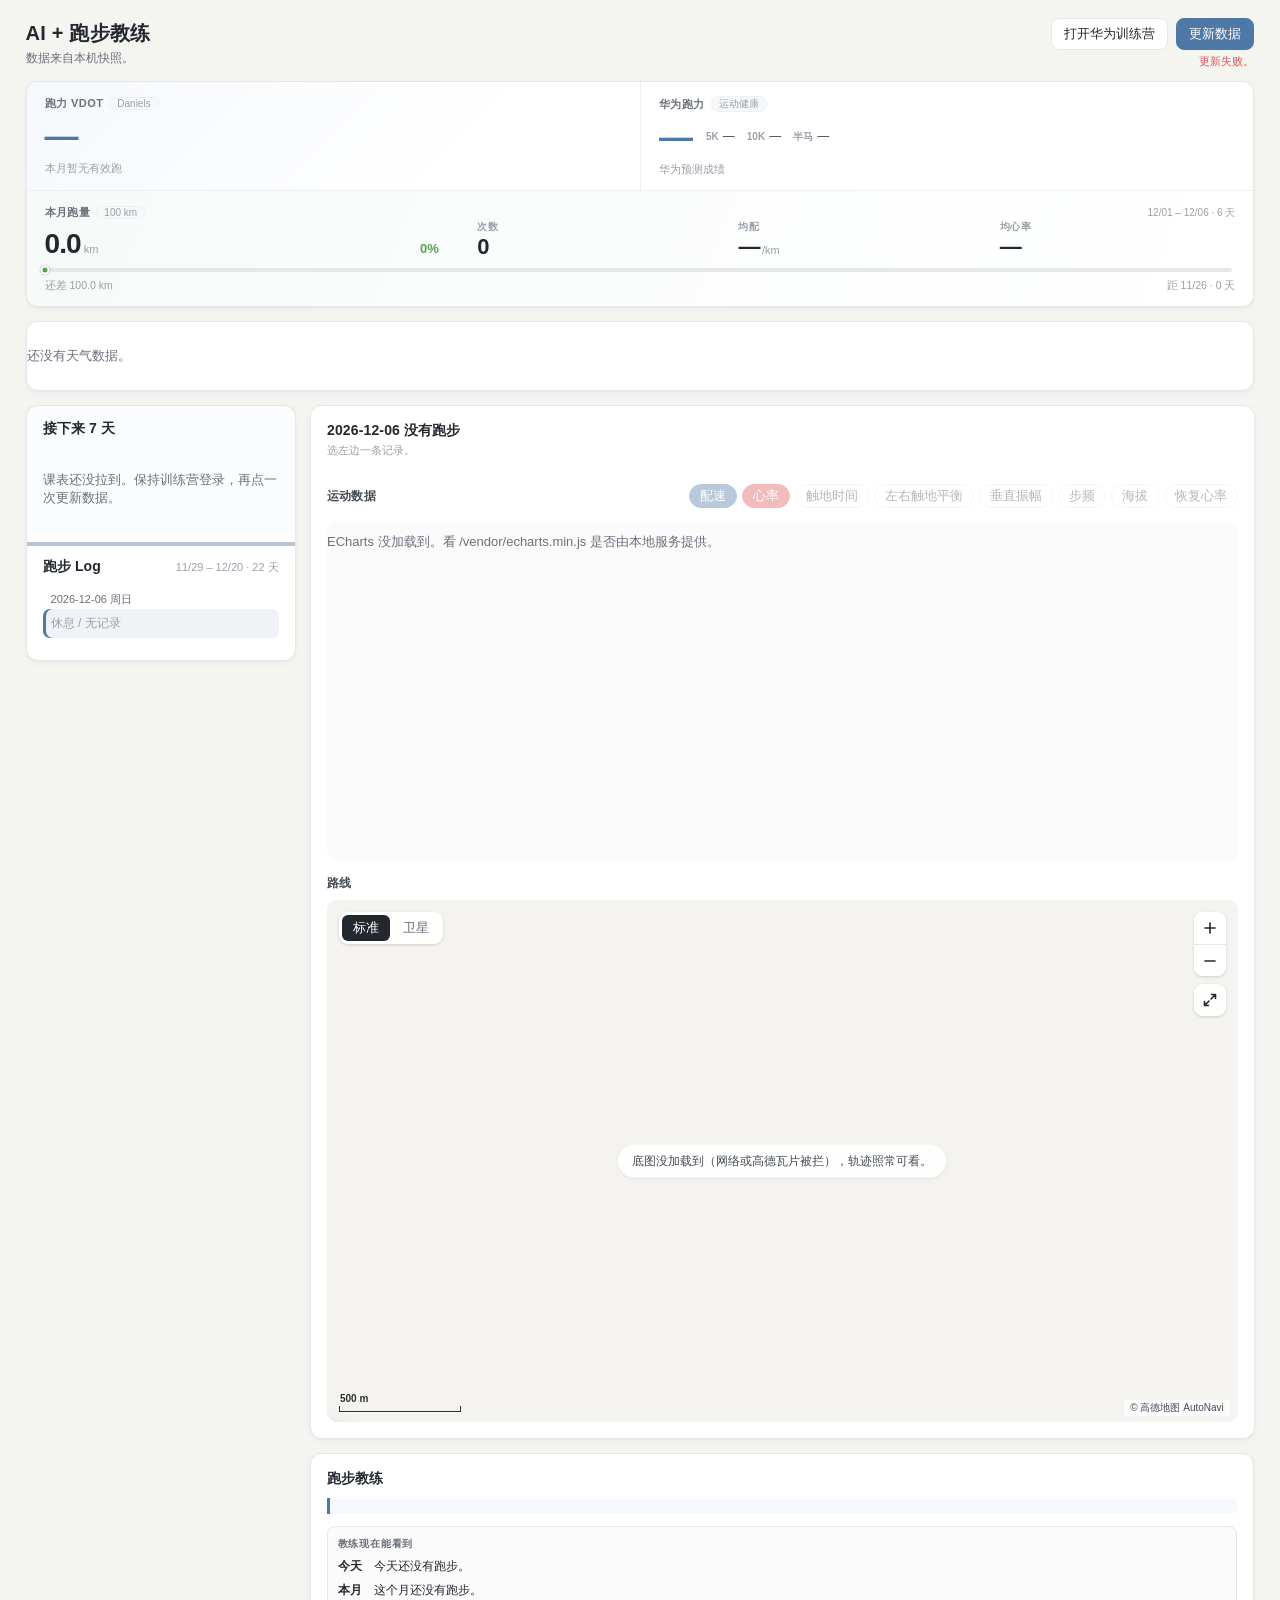
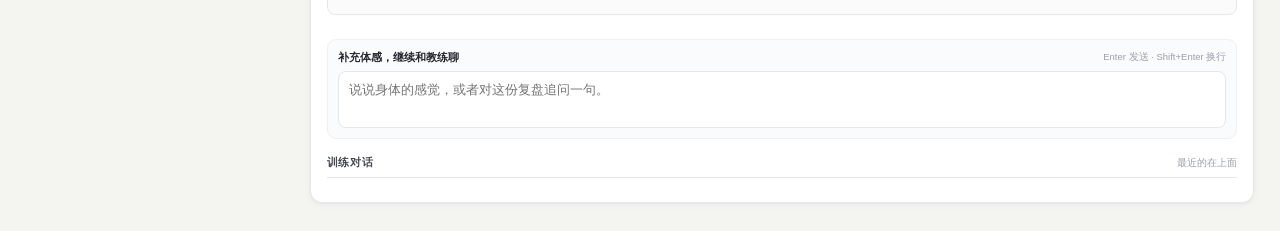
==== commit 48141c09: "跑步教练公网页" ====
--- a/web/index.html
+++ b/web/index.html
@@ -8,13 +8,13 @@
       document.documentElement.innerHTML = "<body style='font:16px/1.5 sans-serif;max-width:36em;margin:40px auto;padding:0 16px'><h1>不要直接打开这个 HTML</h1><p>请回到文件夹，双击 <strong>打开仪表盘.command</strong>。浏览器会打开 http://127.0.0.1:18765/</p></body>";
     }
   </script>
-  <title>胡淏 + AI 跑步教练</title>
+  <title>AI + 跑步教练</title>
   <link rel="stylesheet" href="styles.css?v=20260923review" />
 </head>
 <body>
   <header class="top">
     <div class="brand">
-      <h1>胡淏 + AI 跑步教练</h1>
+      <h1>AI + 跑步教练</h1>
       <p class="muted" id="meta-line">数据来自本机快照。</p>
     </div>
     <div class="sync">
